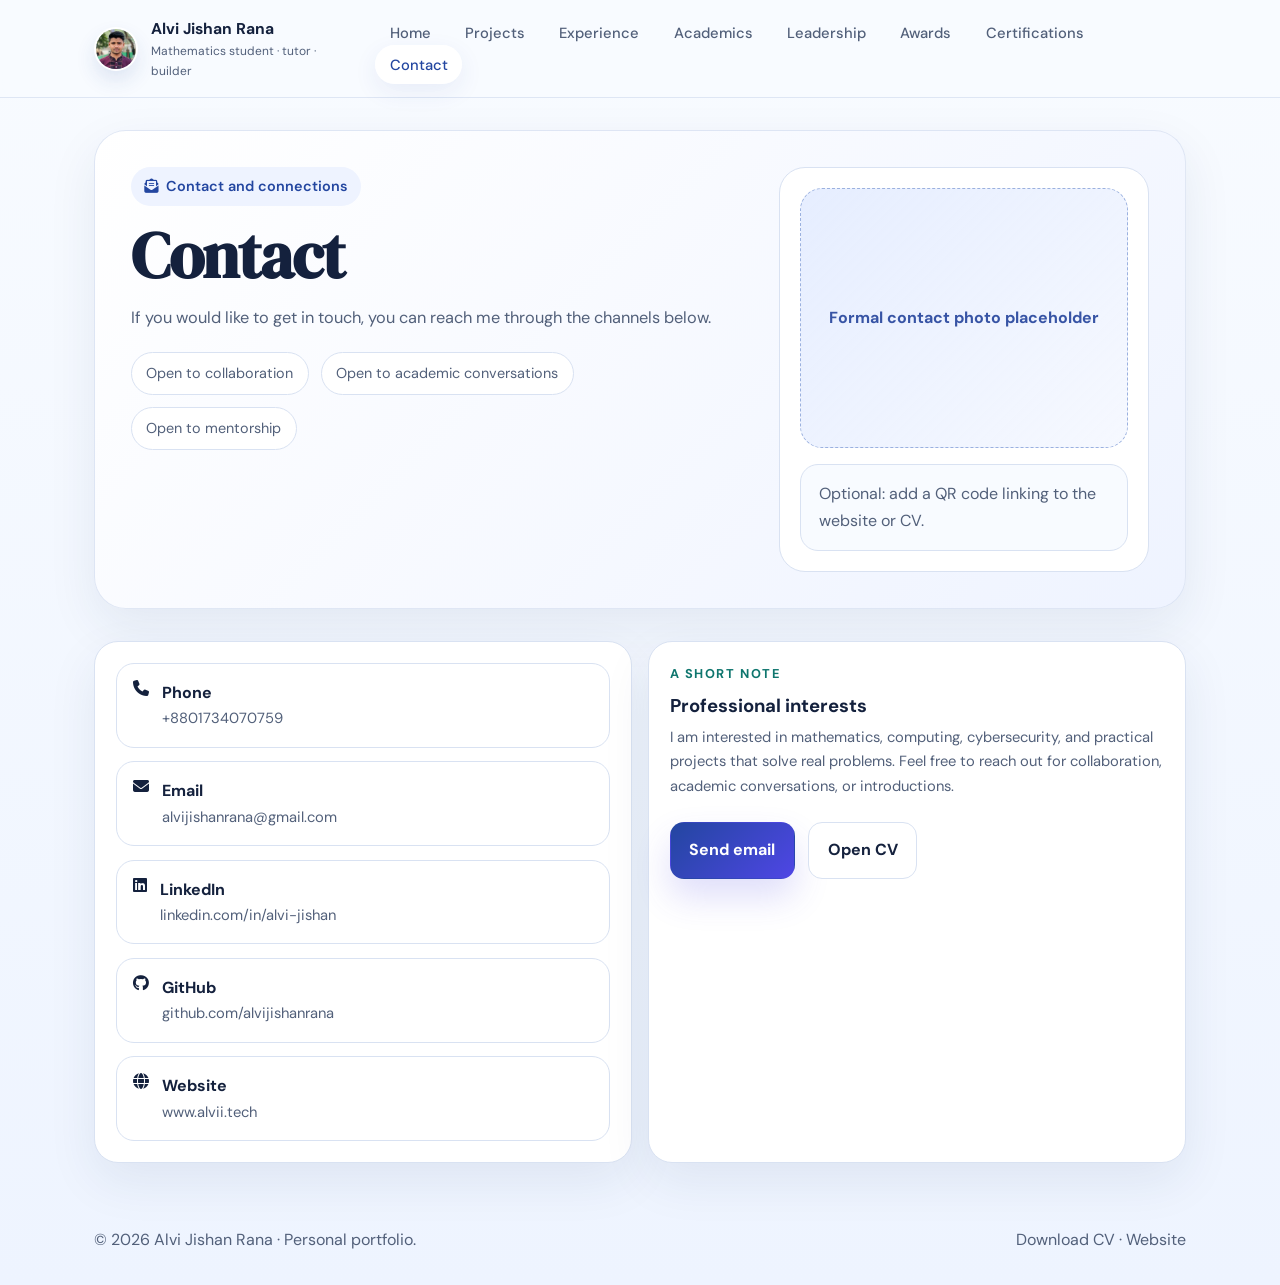
==== contact.html @ 9e981fd4 "Initial commit" ====
<!DOCTYPE html>
<html lang="en">
<head>
  <meta charset="UTF-8">
  <meta name="viewport" content="width=device-width, initial-scale=1.0">
  <title>Contact | Alvi Jishan Rana</title>
  <link rel="preconnect" href="https://fonts.googleapis.com">
  <link rel="preconnect" href="https://fonts.gstatic.com" crossorigin>
  <link href="https://fonts.googleapis.com/css2?family=DM+Sans:wght@400;500;700&family=DM+Serif+Display&display=swap" rel="stylesheet">
  <link rel="stylesheet" href="https://cdnjs.cloudflare.com/ajax/libs/font-awesome/6.5.0/css/all.min.css">
  <link rel="stylesheet" href="css/style.css">
</head>
<body>
<nav>
  <div class="nav-inner">
    <a href="index.html" class="nav-brand">
      <div class="profile-image-container"><img src="images/profile/rana.jpg" alt="Alvi Jishan Rana" class="profile-image"></div>
      <div class="brand-text"><span class="brand-name">Alvi Jishan Rana</span><span class="brand-alias">Mathematics student · tutor · builder</span></div>
    </a>
    <button class="menu-toggle" id="menuToggle" aria-label="Toggle navigation"><span class="menu-toggle__line menu-toggle__line--1"></span><span class="menu-toggle__line menu-toggle__line--2"></span></button>
    <ul class="nav-links" id="navLinks"><li><a href="index.html">Home</a></li><li><a href="projects.html">Projects</a></li><li><a href="experience.html">Experience</a></li><li><a href="academics.html">Academics</a></li><li><a href="affiliation.html">Leadership</a></li><li><a href="achievements.html">Awards</a></li><li><a href="mooc.html">Certifications</a></li><li><a href="contact.html" class="active">Contact</a></li></ul>
  </div>
</nav>
<main class="page">
  <section class="hero">
    <div><div class="eyebrow"><i class="fa-solid fa-envelope-open-text"></i> Contact and connections</div><h1>Contact</h1><p class="lede">If you would like to get in touch, you can reach me through the channels below.</p><div class="hero-tags"><span class="tag">Open to collaboration</span><span class="tag">Open to academic conversations</span><span class="tag">Open to mentorship</span></div></div>
    <div class="hero-panel"><div class="media-placeholder">Formal contact photo placeholder</div><div class="notice">Optional: add a QR code linking to the website or CV.</div></div>
  </section>
  
<section class="section"><div class="grid-2"><div class="card"><div class="contact-list">
  <div class="contact-item"><i class="fa-solid fa-phone"></i><div><strong>Phone</strong><div class="small">+8801734070759</div></div></div>
  <div class="contact-item"><i class="fa-solid fa-envelope"></i><div><strong>Email</strong><div class="small">alvijishanrana@gmail.com</div></div></div>
  <div class="contact-item"><i class="fa-brands fa-linkedin"></i><div><strong>LinkedIn</strong><div class="small">linkedin.com/in/alvi-jishan</div></div></div>
  <div class="contact-item"><i class="fa-brands fa-github"></i><div><strong>GitHub</strong><div class="small">github.com/alvijishanrana</div></div></div>
  <div class="contact-item"><i class="fa-solid fa-globe"></i><div><strong>Website</strong><div class="small">www.alvii.tech</div></div></div>
</div></div>
<div class="card"><div class="kicker">A short note</div><h3>Professional interests</h3><p class="small">I am interested in mathematics, computing, cybersecurity, and practical projects that solve real problems. Feel free to reach out for collaboration, academic conversations, or introductions.</p><div class="button-row"><a class="btn btn-primary" href="mailto:alvijishanrana@gmail.com">Send email</a><a class="btn btn-ghost" href="cv.pdf">Open CV</a></div></div></div></section>
</main>
<footer class="footer">
  <div>© 2026 Alvi Jishan Rana · Personal portfolio.</div>
  <div><a href="cv.pdf">Download CV</a> · <a href="https://www.alvii.tech">Website</a></div>
</footer>
<script src="js/main.js"></script>
</body>
</html>
---- css/style.css ----
:root {
  --bg: #f4f7fb;
  --surface: #ffffff;
  --surface-2: #eef3ff;
  --text: #14213d;
  --muted: #52607a;
  --line: #d9e2f2;
  --primary: #2346a0;
  --primary-2: #4f46e5;
  --accent: #0f766e;
  --shadow: 0 18px 50px rgba(27, 45, 94, 0.08);
  --radius: 22px;
  --max: 1140px;
}

* {
  box-sizing: border-box;
  margin: 0;
  padding: 0;
}

html {
  scroll-behavior: smooth;
}

body {
  font-family: "DM Sans", system-ui, sans-serif;
  color: var(--text);
  background: linear-gradient(180deg, #f8fbff 0%, #eef4ff 100%);
  line-height: 1.65;
}

a {
  color: inherit;
  text-decoration: none;
}

img {
  max-width: 100%;
  display: block;
}

.media-placeholder > img,
.profile-placeholder > img,
.logo-placeholder > img {
  width: auto;
  height: auto;
  max-width: 100%;
  max-height: 100%;
  object-fit: contain;
}

.media-placeholder:has(> img),
.profile-placeholder:has(> img) {
  min-height: 0;
  height: auto;
  padding: 0.75rem;
}

.media-placeholder:has(> img) > img,
.profile-placeholder:has(> img) > img {
  width: 100%;
  height: auto;
  border-radius: 16px;
}

nav {
  position: sticky;
  top: 0;
  z-index: 1000;
  background: rgba(248, 251, 255, 0.9);
  backdrop-filter: blur(14px);
  border-bottom: 1px solid rgba(217, 226, 242, 0.8);
}

.nav-inner {
  max-width: var(--max);
  margin: 0 auto;
  padding: 1rem 1.5rem;
  display: flex;
  align-items: center;
  justify-content: space-between;
  gap: 1rem;
}

.nav-brand {
  display: flex;
  align-items: center;
  gap: 0.85rem;
}

.profile-image-container {
  width: 44px;
  height: 44px;
  border-radius: 50%;
  overflow: hidden;
  border: 2px solid #fff;
  box-shadow: 0 10px 20px rgba(35, 70, 160, 0.12);
  background: #dbe6ff;
}

.profile-image {
  width: 100%;
  height: 100%;
  object-fit: cover;
}

.brand-text {
  display: flex;
  flex-direction: column;
}

.brand-name {
  font-weight: 700;
  font-size: 0.98rem;
}

.brand-alias {
  font-size: 0.75rem;
  color: var(--muted);
}

.nav-links {
  display: flex;
  align-items: center;
  gap: 0.35rem;
  list-style: none;
  flex-wrap: wrap;
}

.nav-links a {
  padding: 0.6rem 0.9rem;
  border-radius: 999px;
  color: var(--muted);
  font-size: 0.92rem;
  font-weight: 500;
}

.nav-links a:hover,
.nav-links a.active {
  background: var(--surface);
  color: var(--primary);
  box-shadow: 0 8px 24px rgba(35, 70, 160, 0.08);
}

.menu-toggle {
  display: none;
  background: none;
  border: none;
  width: 42px;
  height: 42px;
  position: relative;
  cursor: pointer;
}

.menu-toggle__line {
  position: absolute;
  left: 9px;
  width: 24px;
  height: 2px;
  background: var(--text);
  transition: 0.25s;
  border-radius: 2px;
}

.menu-toggle__line--1 {
  top: 15px;
}

.menu-toggle__line--2 {
  top: 24px;
}

.menu-toggle.open .menu-toggle__line--1 {
  transform: rotate(45deg);
  top: 19px;
}

.menu-toggle.open .menu-toggle__line--2 {
  transform: rotate(-45deg);
  top: 19px;
}

.page {
  max-width: var(--max);
  margin: 0 auto;
  padding: 2rem 1.5rem 4rem;
  position: relative;
}

.hero {
  display: grid;
  grid-template-columns: 1.25fr 0.75fr;
  gap: 2rem;
  align-items: stretch;
  padding: 2.25rem;
  border-radius: 32px;
  background: linear-gradient(135deg, rgba(255, 255, 255, 0.96), rgba(238, 243, 255, 0.96));
  box-shadow: var(--shadow);
  border: 1px solid rgba(217, 226, 242, 0.8);
}

.eyebrow {
  display: inline-flex;
  align-items: center;
  gap: 0.5rem;
  padding: 0.45rem 0.8rem;
  border-radius: 999px;
  background: var(--surface-2);
  color: var(--primary);
  font-size: 0.9rem;
  font-weight: 600;
  margin-bottom: 1rem;
}

.hero h1,
.hero-name {
  font-family: "DM Serif Display", serif;
  font-size: clamp(2.4rem, 5vw, 4.4rem);
  line-height: 1.05;
  letter-spacing: -0.02em;
  margin-bottom: 1rem;
}

.hero p,
.lede {
  color: var(--muted);
  font-size: 1.02rem;
}

.hero-tags,
.pill-row {
  display: flex;
  flex-wrap: wrap;
  gap: 0.75rem;
  margin: 1.25rem 0 1.5rem;
}

.tag,
.pill {
  display: inline-flex;
  align-items: center;
  gap: 0.45rem;
  padding: 0.55rem 0.9rem;
  border-radius: 999px;
  background: #fff;
  border: 1px solid var(--line);
  font-size: 0.9rem;
  color: var(--muted);
}

.hero-cta,
.button-row {
  display: flex;
  gap: 0.85rem;
  flex-wrap: wrap;
  margin-top: 1.5rem;
}

.btn {
  display: inline-flex;
  align-items: center;
  gap: 0.55rem;
  padding: 0.9rem 1.15rem;
  border-radius: 14px;
  font-weight: 700;
  transition: 0.2s;
  border: 1px solid transparent;
}

.btn-primary {
  background: linear-gradient(135deg, var(--primary), var(--primary-2));
  color: #fff;
  box-shadow: 0 18px 35px rgba(79, 70, 229, 0.18);
}

.btn-ghost {
  background: #fff;
  border-color: var(--line);
  color: var(--text);
}

.btn:hover {
  transform: translateY(-1px);
}

.hero-panel {
  background: #fff;
  border: 1px solid var(--line);
  border-radius: 26px;
  padding: 1.25rem;
  display: flex;
  flex-direction: column;
  gap: 1rem;
}

.media-placeholder,
.profile-placeholder {
  min-height: 260px;
  border-radius: 22px;
  border: 1.5px dashed #9bb1df;
  background: linear-gradient(135deg, rgba(219, 230, 255, 0.7), rgba(245, 248, 255, 0.9));
  display: flex;
  align-items: center;
  justify-content: center;
  text-align: center;
  padding: 1.25rem;
  color: #3754a5;
  font-weight: 700;
}

.profile-placeholder {
  min-height: 240px;
}

.placeholder-note {
  font-size: 0.92rem;
  color: var(--muted);
}

.stats-row,
.grid-4,
.grid-3,
.grid-2 {
  display: grid;
  gap: 1rem;
  margin-top: 1.75rem;
}

.stats-row {
  grid-template-columns: repeat(4, 1fr);
}

.grid-4 {
  grid-template-columns: repeat(4, 1fr);
}

.grid-3 {
  grid-template-columns: repeat(3, 1fr);
}

.grid-2 {
  grid-template-columns: repeat(2, 1fr);
}

.card,
.stat-card,
.section-card {
  background: var(--surface);
  border: 1px solid var(--line);
  border-radius: 24px;
  padding: 1.3rem;
  box-shadow: var(--shadow);
}

.stat-val {
  font-family: "DM Serif Display", serif;
  font-size: 2rem;
  color: var(--primary);
}

.stat-lbl {
  color: var(--muted);
  font-size: 0.95rem;
}

.section {
  margin-top: 2rem;
}

.section-head {
  display: flex;
  justify-content: space-between;
  gap: 1rem;
  align-items: end;
  margin-bottom: 1rem;
}

.section-head h2 {
  font-family: "DM Serif Display", serif;
  font-size: 2rem;
}

.section-head p {
  color: var(--muted);
  max-width: 680px;
}

.timeline {
  display: grid;
  gap: 1rem;
}

.timeline-item {
  position: relative;
  padding: 1.3rem;
  background: var(--surface);
  border: 1px solid var(--line);
  border-radius: 22px;
  box-shadow: var(--shadow);
}

/* Removed timeline bullet points globally */
.timeline-item::before {
  content: none !important;
  display: none !important;
}

.meta {
  display: flex;
  flex-wrap: wrap;
  gap: 0.75rem;
  color: var(--muted);
  font-size: 0.93rem;
  margin: 0.25rem 0 0.8rem;
}

.kicker {
  font-size: 0.8rem;
  font-weight: 700;
  text-transform: uppercase;
  letter-spacing: 0.12em;
  color: var(--accent);
  margin-bottom: 0.4rem;
}

.card h3,
.timeline-item h3 {
  font-size: 1.16rem;
  margin-bottom: 0.25rem;
}

ul.clean {
  padding-left: 1.1rem;
  color: var(--muted);
}

ul.clean li {
  margin: 0.35rem 0;
}

.metric-list {
  display: grid;
  gap: 0.9rem;
}

.metric {
  display: flex;
  justify-content: space-between;
  gap: 1rem;
  padding: 0.85rem 0;
  border-bottom: 1px solid var(--line);
}

.metric:last-child {
  border-bottom: 0;
}

.footer {
  max-width: var(--max);
  margin: 0 auto 2rem;
  padding: 0 1.5rem;
  color: var(--muted);
  display: flex;
  justify-content: space-between;
  gap: 1rem;
  flex-wrap: wrap;
}

.notice {
  padding: 1rem 1.1rem;
  border-radius: 18px;
  background: #f8fbff;
  border: 1px solid var(--line);
  color: var(--muted);
}

.contact-list {
  display: grid;
  gap: 0.85rem;
}

.contact-item {
  display: flex;
  gap: 0.85rem;
  align-items: flex-start;
  padding: 1rem;
  border-radius: 18px;
  background: #fff;
  border: 1px solid var(--line);
}

.small {
  font-size: 0.92rem;
  color: var(--muted);
}

.center {
  text-align: center;
}

.provider-row {
  display: grid;
  grid-template-columns: 104px 1fr;
  gap: 1rem;
  align-items: center;
  margin-bottom: 1.1rem;
}

.logo-placeholder {
  width: 104px;
  height: 104px;
  min-width: 104px;
  min-height: 104px;
  border-radius: 20px;
  border: 1.5px dashed #9bb1df;
  background: linear-gradient(135deg, rgba(219, 230, 255, 0.7), rgba(245, 248, 255, 0.95));
  display: flex;
  flex-direction: column;
  align-items: center;
  justify-content: center;
  text-align: center;
  padding: 0.9rem;
  color: #3754a5;
  font-weight: 700;
}

.logo-placeholder > img {
  width: auto;
  height: auto;
  max-width: 100%;
  max-height: 100%;
}

.logo-placeholder small {
  display: block;
  margin-top: 0.2rem;
  font-size: 0.78rem;
  color: var(--muted);
  font-weight: 600;
}

.cert-image-wrap {
  display: flex;
  flex-direction: column;
  justify-content: flex-start;
  align-items: center;
}

.cert-grid {
  margin-top: 0.25rem;
}

.cert-image-placeholder {
  width: min(100%, 320px);
  aspect-ratio: 11 / 8.5;
  min-height: auto;
  padding: 1rem;
  text-align: center;
}

.cert-image-placeholder .placeholder-note {
  font-size: 0.82rem;
}

.detail-stack {
  display: grid;
  gap: 0.45rem;
  color: var(--muted);
}

.detail-stack p {
  margin: 0;
}

.project-title {
  display: flex;
  align-items: center;
  gap: 12px;
  flex-wrap: wrap;
}

.repo-link {
  font-size: 0.95rem;
  font-weight: 500;
  text-decoration: none;
  color: var(--primary);
}

.repo-link i {
  margin-right: 6px;
}

.cert-link {
  display: block;
  text-decoration: none;
  color: inherit;
}

.verify-btn {
  display: inline-block;
  margin-top: 10px;
  font-size: 0.92rem;
  font-weight: 600;
  text-decoration: none;
  color: var(--primary);
}

.verify-btn i {
  margin-right: 6px;
}

@media (max-width: 960px) {
  .hero,
  .grid-4,
  .grid-3,
  .grid-2,
  .stats-row {
    grid-template-columns: 1fr 1fr;
  }
}

@media (max-width: 760px) {
  .menu-toggle {
    display: block;
  }

  .nav-links {
    display: none;
    position: absolute;
    top: calc(100% + 0.8rem);
    left: 1rem;
    right: 1rem;
    flex-direction: column;
    align-items: stretch;
    background: #fff;
    padding: 0.8rem;
    border-radius: 20px;
    border: 1px solid var(--line);
    box-shadow: var(--shadow);
  }

  .nav-links.show {
    display: flex;
  }

  .nav-links a {
    padding: 0.85rem 1rem;
  }

  .hero,
  .grid-4,
  .grid-3,
  .grid-2,
  .stats-row {
    grid-template-columns: 1fr;
  }

  .page {
    padding-top: 1.35rem;
  }

  .provider-row {
    grid-template-columns: 104px 1fr;
    align-items: center;
  }

  .logo-placeholder {
    width: 104px;
    height: 104px;
    min-width: 104px;
    min-height: 104px;
  }
}
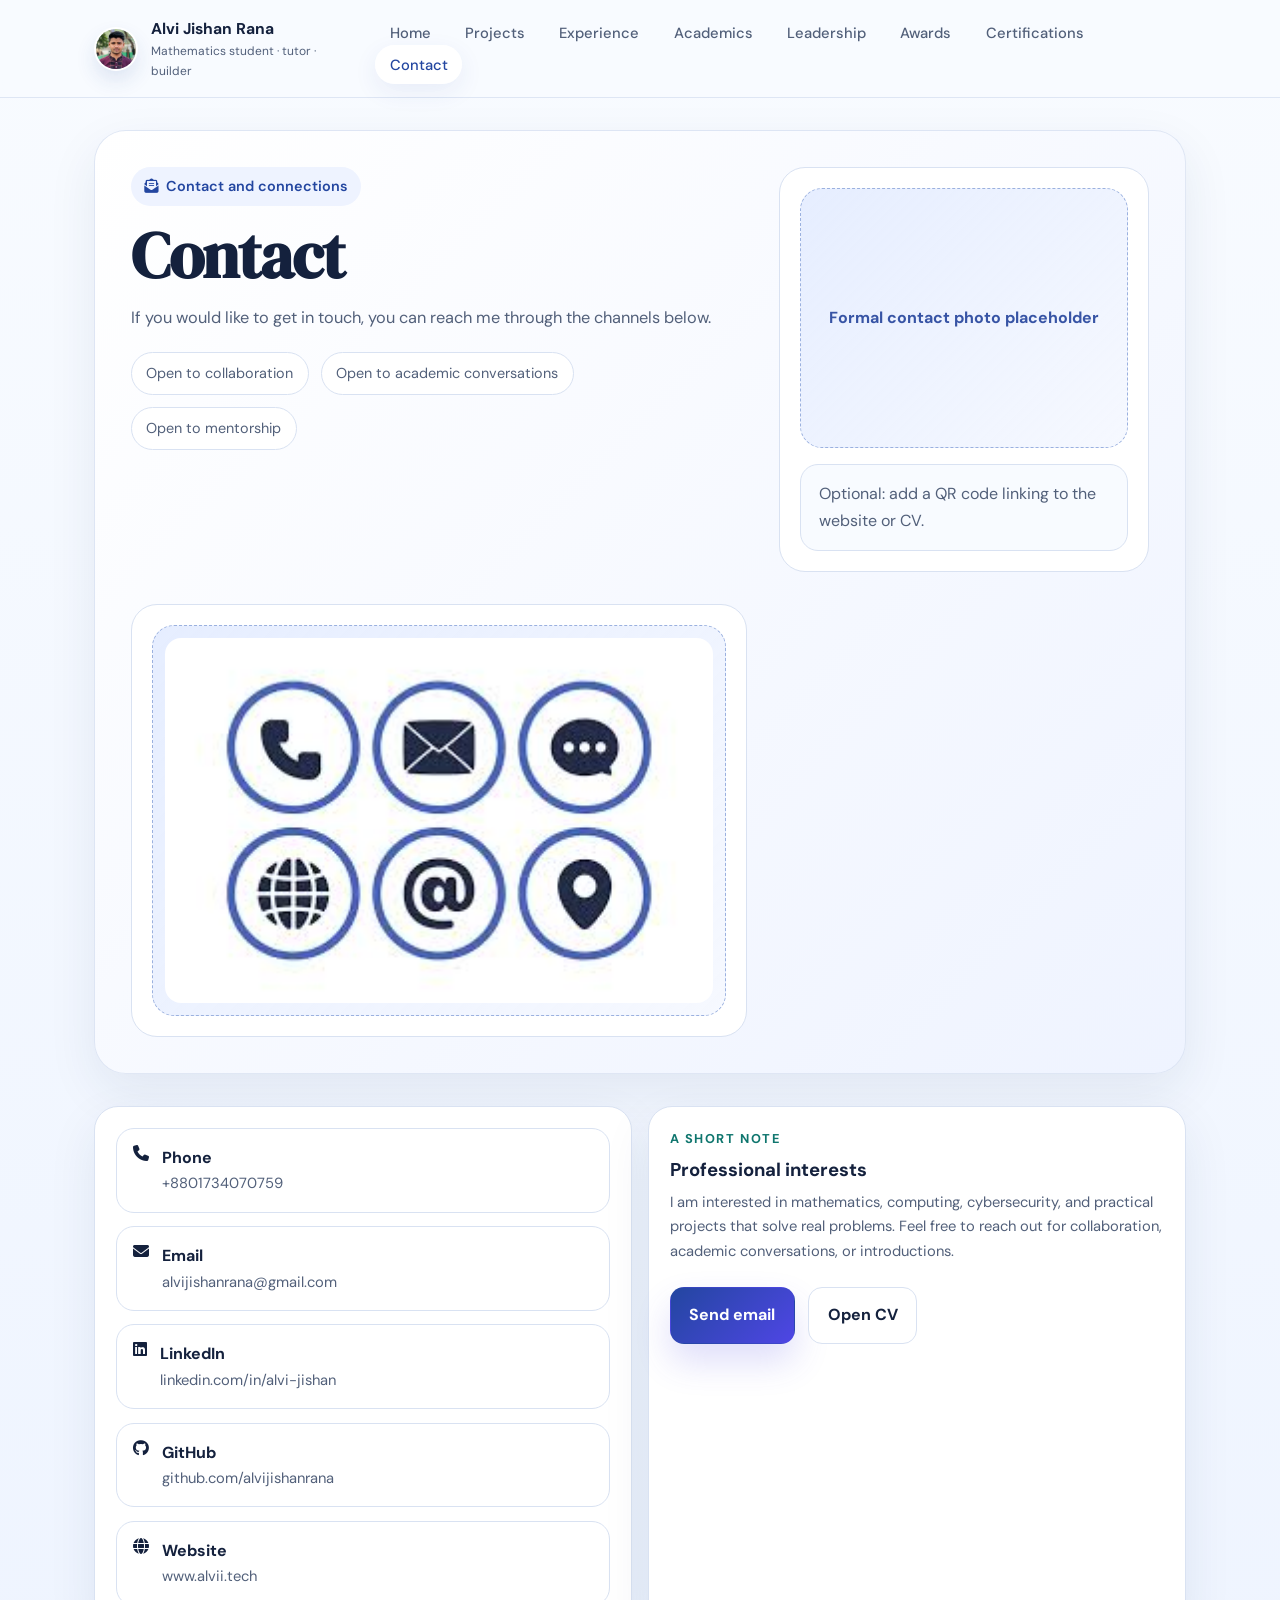
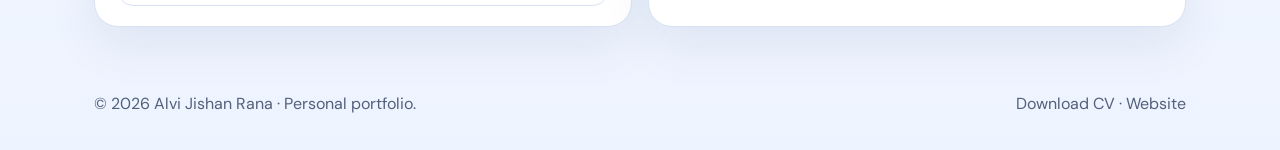
==== commit e988eb1e: "Update contact.html" ====
--- a/contact.html
+++ b/contact.html
@@ -25,6 +25,7 @@
   <section class="hero">
     <div><div class="eyebrow"><i class="fa-solid fa-envelope-open-text"></i> Contact and connections</div><h1>Contact</h1><p class="lede">If you would like to get in touch, you can reach me through the channels below.</p><div class="hero-tags"><span class="tag">Open to collaboration</span><span class="tag">Open to academic conversations</span><span class="tag">Open to mentorship</span></div></div>
     <div class="hero-panel"><div class="media-placeholder">Formal contact photo placeholder</div><div class="notice">Optional: add a QR code linking to the website or CV.</div></div>
+    <div class="hero-panel"><div class="media-placeholder"><img src="images/contact.jpg" alt="contact image"></div></div>
   </section>
   
 <section class="section"><div class="grid-2"><div class="card"><div class="contact-list">
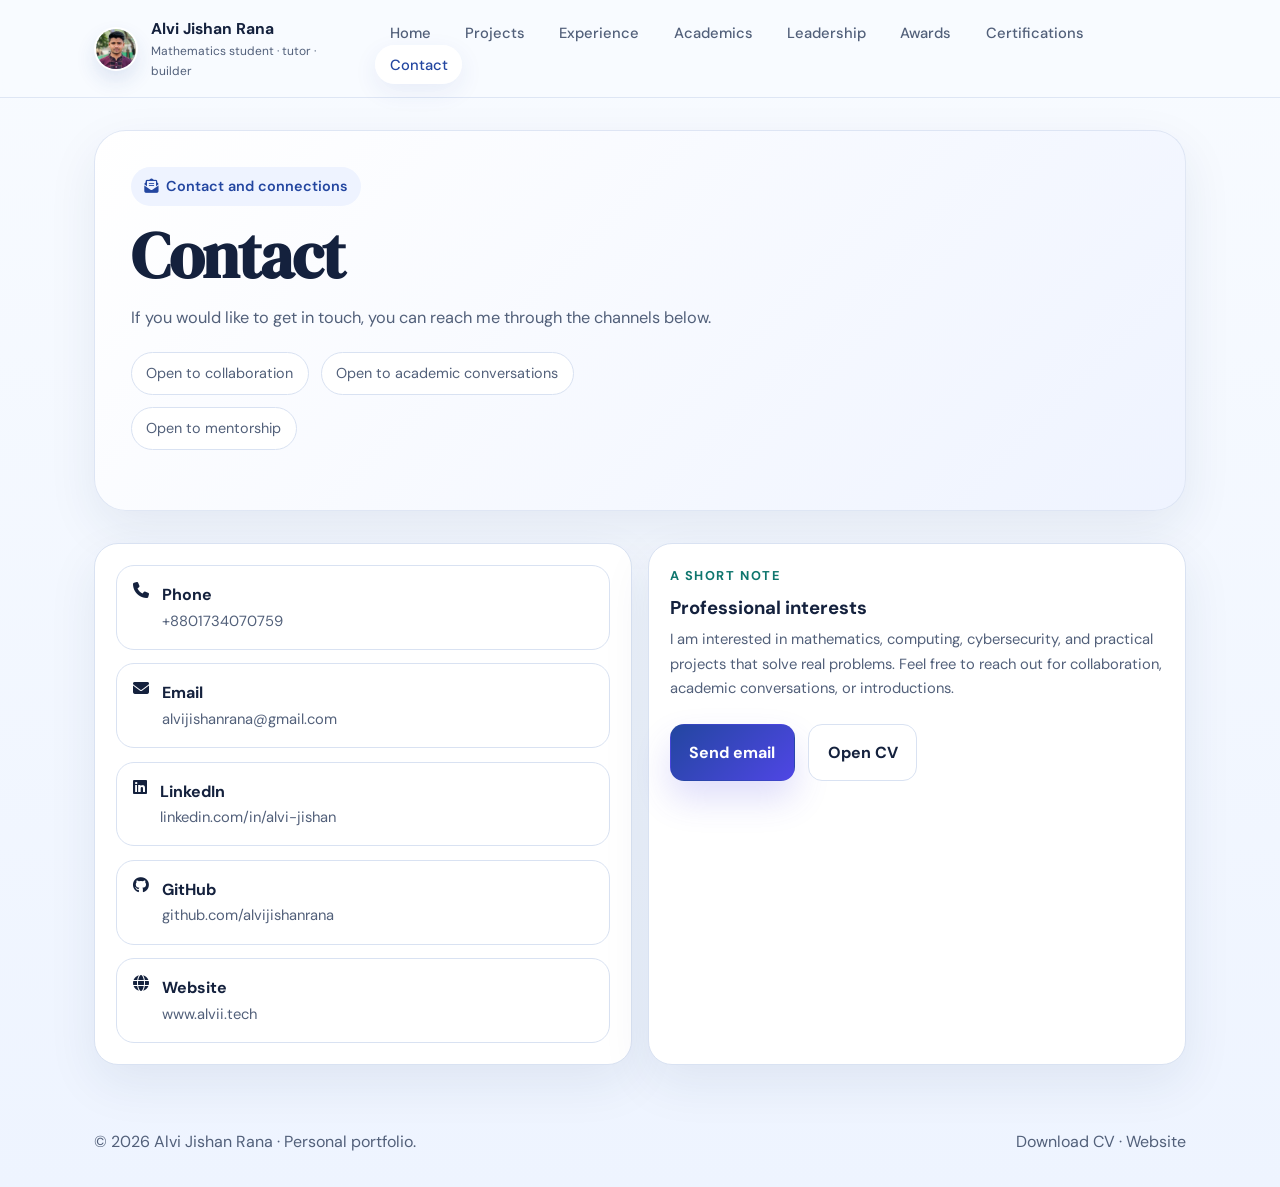
==== commit f201ed63: "Update contact.html" ====
--- a/contact.html
+++ b/contact.html
@@ -24,8 +24,6 @@
 <main class="page">
   <section class="hero">
     <div><div class="eyebrow"><i class="fa-solid fa-envelope-open-text"></i> Contact and connections</div><h1>Contact</h1><p class="lede">If you would like to get in touch, you can reach me through the channels below.</p><div class="hero-tags"><span class="tag">Open to collaboration</span><span class="tag">Open to academic conversations</span><span class="tag">Open to mentorship</span></div></div>
-    <div class="hero-panel"><div class="media-placeholder">Formal contact photo placeholder</div><div class="notice">Optional: add a QR code linking to the website or CV.</div></div>
-    <div class="hero-panel"><div class="media-placeholder"><img src="images/contact.jpg" alt="contact image"></div></div>
   </section>
   
 <section class="section"><div class="grid-2"><div class="card"><div class="contact-list">
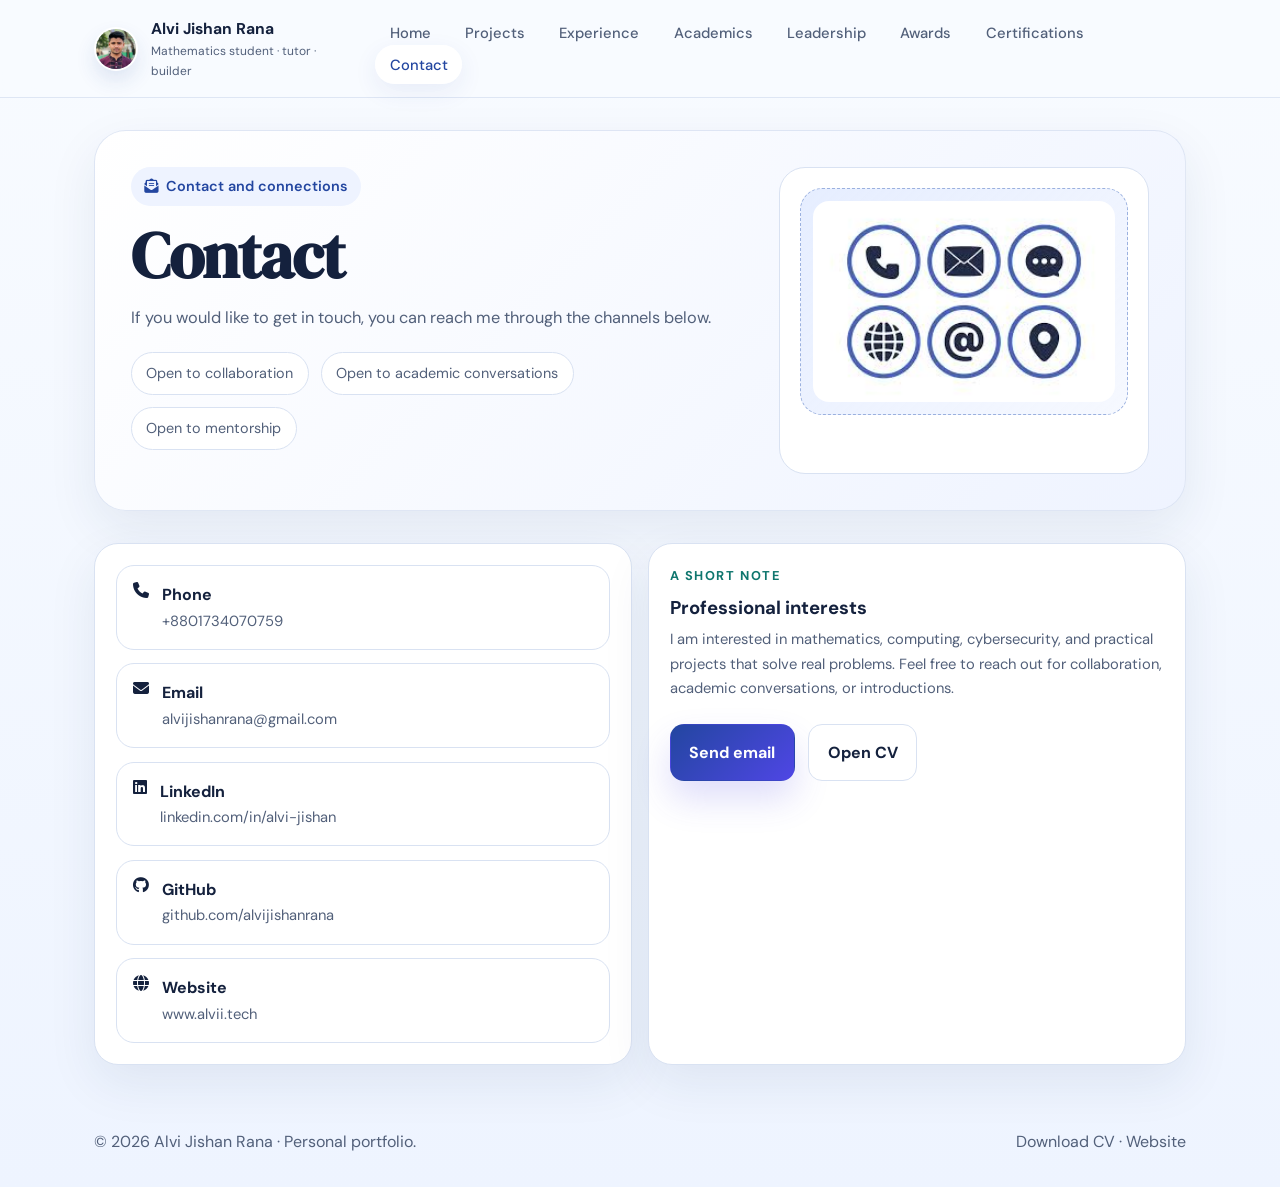
==== commit d90a83a6: "Add hero panel to contact section Added a hero panel with a contact image." ====
--- a/contact.html
+++ b/contact.html
@@ -24,6 +24,7 @@
 <main class="page">
   <section class="hero">
     <div><div class="eyebrow"><i class="fa-solid fa-envelope-open-text"></i> Contact and connections</div><h1>Contact</h1><p class="lede">If you would like to get in touch, you can reach me through the channels below.</p><div class="hero-tags"><span class="tag">Open to collaboration</span><span class="tag">Open to academic conversations</span><span class="tag">Open to mentorship</span></div></div>
+    <div class="hero-panel"><div class="media-placeholder"><img src="images/contact.jpg" alt="contact image" ></div></div>
   </section>
   
 <section class="section"><div class="grid-2"><div class="card"><div class="contact-list">
@@ -41,4 +42,4 @@
 </footer>
 <script src="js/main.js"></script>
 </body>
-</html>+</html>
